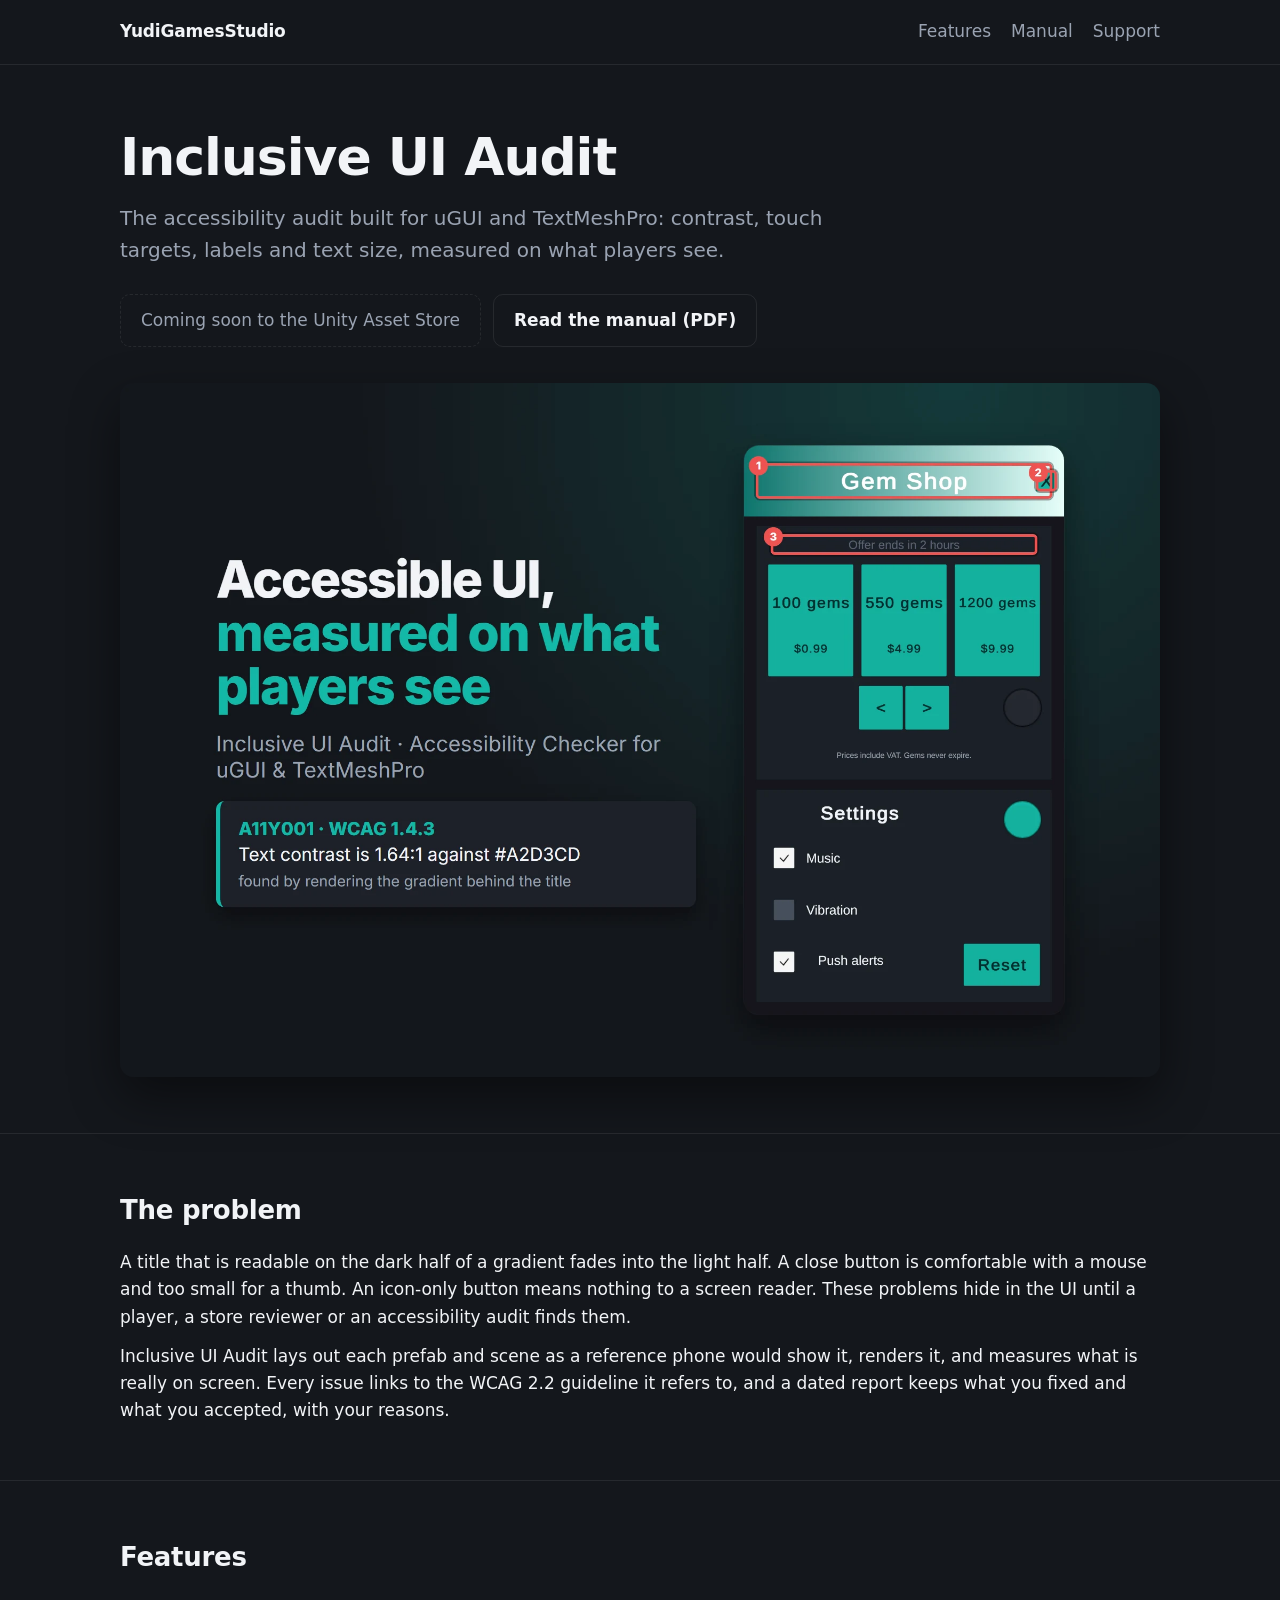
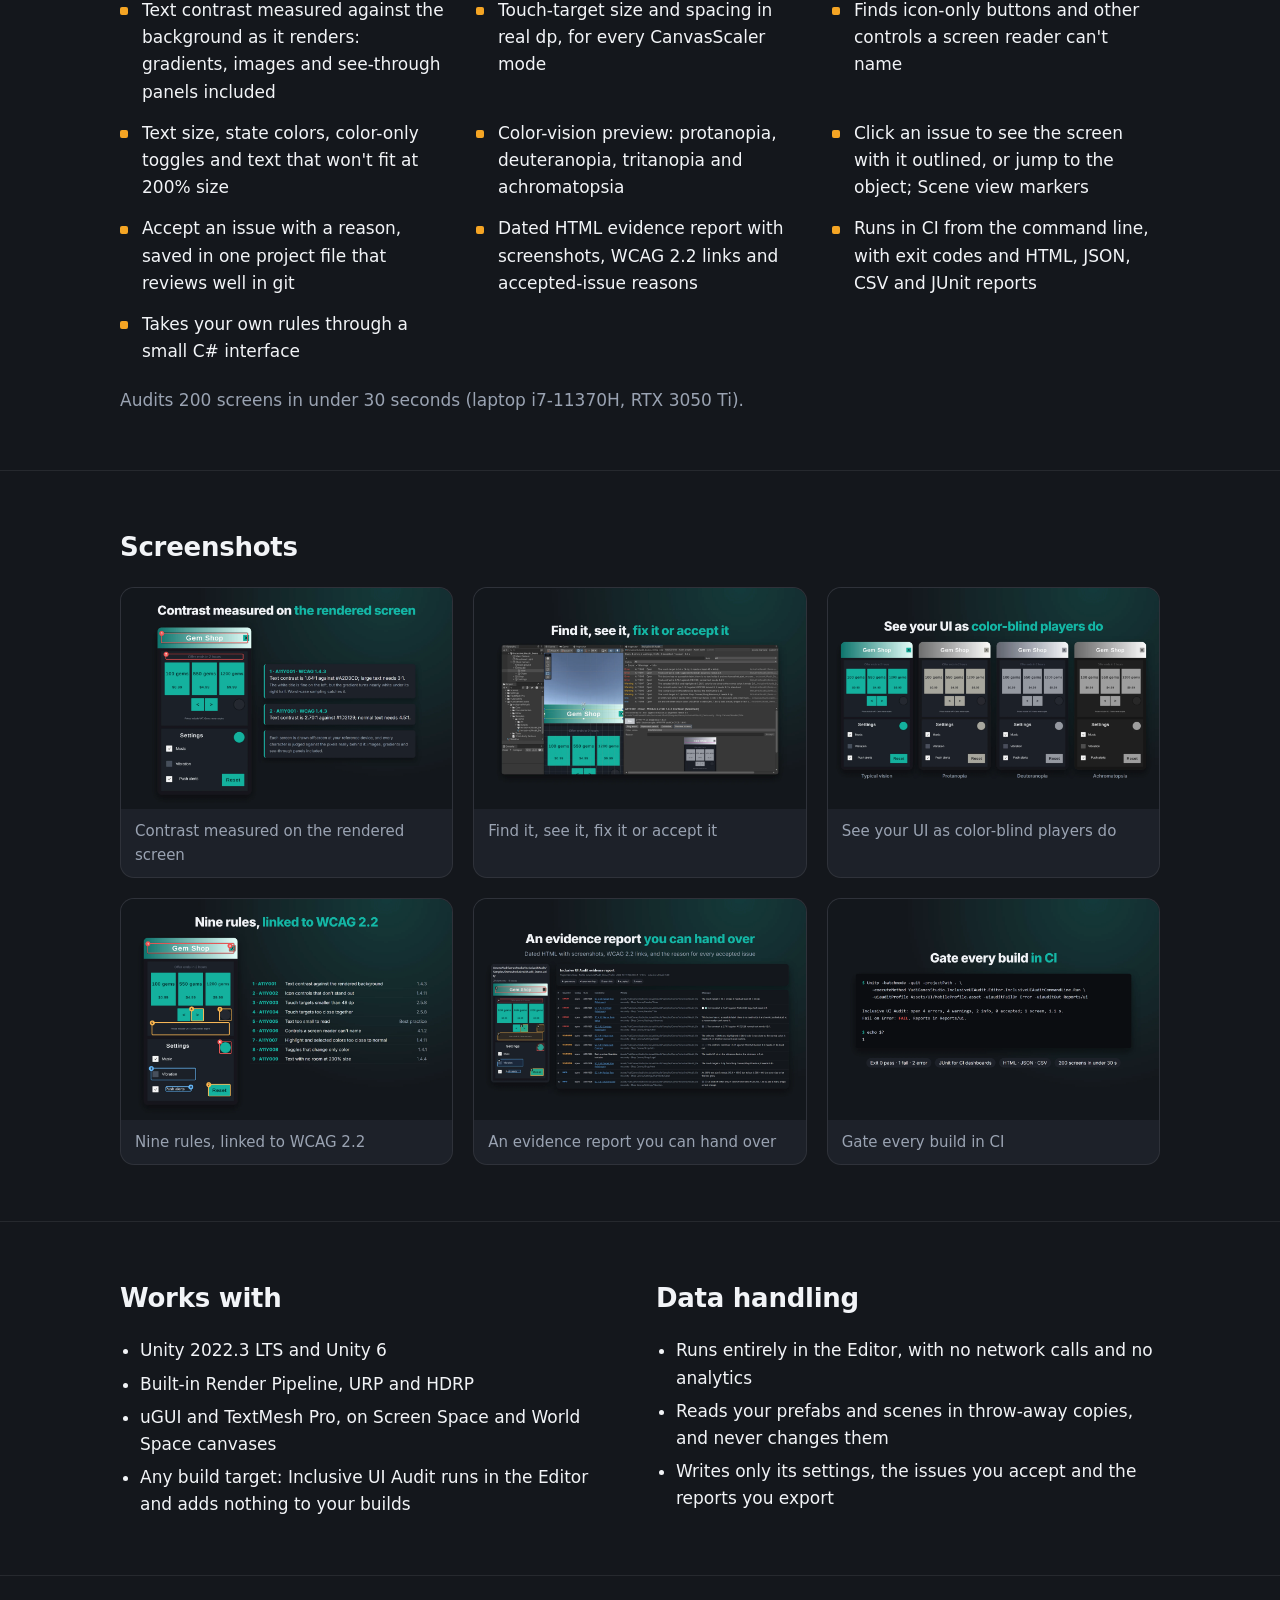
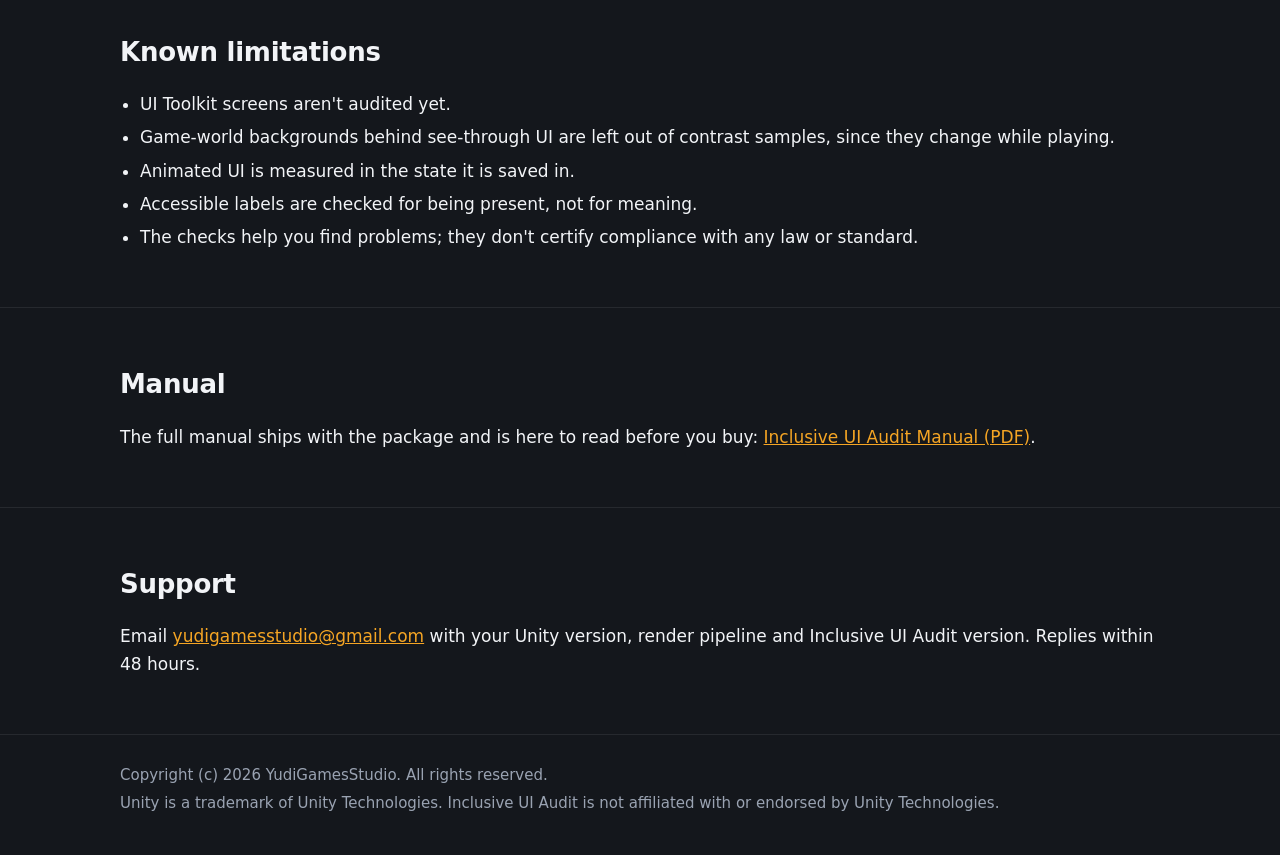
==== inclusive-ui-audit/index.html @ 3d1bc79d "Add the Inclusive UI Audit product page with its images, manual and support, and its card on the hom" ====
<!doctype html>
<html lang="en">
<head>
  <meta charset="utf-8">
  <meta name="viewport" content="width=device-width, initial-scale=1">
  <title>Inclusive UI Audit · YudiGamesStudio</title>
  <meta name="description" content="Inclusive UI Audit for Unity: the accessibility audit built for uGUI and TextMeshPro. Contrast, touch targets, labels and text size, measured on what players see.">
  <link rel="icon" href="images/icon.png">
  <link rel="stylesheet" href="../style.css">
</head>
<body>
  <header class="site">
    <div class="wrap">
      <a class="brand" href="../">YudiGamesStudio</a>
      <nav><a href="#features">Features</a><a href="#docs">Manual</a><a href="#support">Support</a></nav>
    </div>
  </header>

  <main>
    <section class="hero">
      <div class="wrap">
        <h1>Inclusive UI Audit</h1>
        <p class="lead">The accessibility audit built for uGUI and TextMeshPro: contrast, touch targets, labels and text
          size, measured on what players see.</p>
        <div class="buttons">
          <span class="badge">Coming soon to the Unity Asset Store</span>
          <a class="button ghost" href="InclusiveUIAudit-Manual.pdf">Read the manual (PDF)</a>
        </div>
        <img class="cover" src="images/cover.webp" width="1950" height="1300" alt="Inclusive UI Audit: a shop screen with its title, close button and offer text outlined as accessibility issues">
      </div>
    </section>

    <section>
      <div class="wrap">
        <h2>The problem</h2>
        <p>A title that is readable on the dark half of a gradient fades into the light half. A close button is
          comfortable with a mouse and too small for a thumb. An icon-only button means nothing to a screen reader.
          These problems hide in the UI until a player, a store reviewer or an accessibility audit finds them.</p>
        <p>Inclusive UI Audit lays out each prefab and scene as a reference phone would show it, renders it, and measures
          what is really on screen. Every issue links to the WCAG 2.2 guideline it refers to, and a dated report keeps
          what you fixed and what you accepted, with your reasons.</p>
      </div>
    </section>

    <section id="features">
      <div class="wrap">
        <h2>Features</h2>
        <ul class="features">
          <li>Text contrast measured against the background as it renders: gradients, images and see-through panels included</li>
          <li>Touch-target size and spacing in real dp, for every CanvasScaler mode</li>
          <li>Finds icon-only buttons and other controls a screen reader can't name</li>
          <li>Text size, state colors, color-only toggles and text that won't fit at 200% size</li>
          <li>Color-vision preview: protanopia, deuteranopia, tritanopia and achromatopsia</li>
          <li>Click an issue to see the screen with it outlined, or jump to the object; Scene view markers</li>
          <li>Accept an issue with a reason, saved in one project file that reviews well in git</li>
          <li>Dated HTML evidence report with screenshots, WCAG 2.2 links and accepted-issue reasons</li>
          <li>Runs in CI from the command line, with exit codes and HTML, JSON, CSV and JUnit reports</li>
          <li>Takes your own rules through a small C# interface</li>
        </ul>
        <p class="muted" style="margin-top: 22px">Audits 200 screens in under 30 seconds (laptop i7-11370H, RTX 3050 Ti).</p>
      </div>
    </section>

    <section>
      <div class="wrap">
        <h2>Screenshots</h2>
        <div class="gallery">
          <figure><a href="images/screenshot-1.webp"><img src="images/screenshot-1.webp" width="2400" height="1600" loading="lazy" alt="Contrast measured on the rendered screen, with the gradient title and faint offer text outlined"></a><figcaption>Contrast measured on the rendered screen</figcaption></figure>
          <figure><a href="images/screenshot-2.webp"><img src="images/screenshot-2.webp" width="2400" height="1600" loading="lazy" alt="The Inclusive UI Audit window listing the demo issues, with the title contrast issue selected and previewed with deuteranopia"></a><figcaption>Find it, see it, fix it or accept it</figcaption></figure>
          <figure><a href="images/screenshot-3.webp"><img src="images/screenshot-3.webp" width="2400" height="1600" loading="lazy" alt="The demo screen with typical vision, protanopia, deuteranopia and achromatopsia"></a><figcaption>See your UI as color-blind players do</figcaption></figure>
          <figure><a href="images/screenshot-4.webp"><img src="images/screenshot-4.webp" width="2400" height="1600" loading="lazy" alt="The nine rules on one screen, each with its WCAG guideline"></a><figcaption>Nine rules, linked to WCAG 2.2</figcaption></figure>
          <figure><a href="images/screenshot-5.webp"><img src="images/screenshot-5.webp" width="2400" height="1600" loading="lazy" alt="The HTML evidence report with the screen and its issue table"></a><figcaption>An evidence report you can hand over</figcaption></figure>
          <figure><a href="images/screenshot-6.webp"><img src="images/screenshot-6.webp" width="2400" height="1600" loading="lazy" alt="A CI run failing on the audit's exit code"></a><figcaption>Gate every build in CI</figcaption></figure>
        </div>
      </div>
    </section>

    <section>
      <div class="wrap columns">
        <div>
          <h2>Works with</h2>
          <ul class="plain">
            <li>Unity 2022.3 LTS and Unity 6</li>
            <li>Built-in Render Pipeline, URP and HDRP</li>
            <li>uGUI and TextMesh Pro, on Screen Space and World Space canvases</li>
            <li>Any build target: Inclusive UI Audit runs in the Editor and adds nothing to your builds</li>
          </ul>
        </div>
        <div>
          <h2>Data handling</h2>
          <ul class="plain">
            <li>Runs entirely in the Editor, with no network calls and no analytics</li>
            <li>Reads your prefabs and scenes in throw-away copies, and never changes them</li>
            <li>Writes only its settings, the issues you accept and the reports you export</li>
          </ul>
        </div>
      </div>
    </section>

    <section>
      <div class="wrap">
        <h2>Known limitations</h2>
        <ul class="plain">
          <li>UI Toolkit screens aren't audited yet.</li>
          <li>Game-world backgrounds behind see-through UI are left out of contrast samples, since they change while playing.</li>
          <li>Animated UI is measured in the state it is saved in.</li>
          <li>Accessible labels are checked for being present, not for meaning.</li>
          <li>The checks help you find problems; they don't certify compliance with any law or standard.</li>
        </ul>
      </div>
    </section>

    <section id="docs">
      <div class="wrap">
        <h2>Manual</h2>
        <p>The full manual ships with the package and is here to read before you buy:
          <a href="InclusiveUIAudit-Manual.pdf">Inclusive UI Audit Manual (PDF)</a>.</p>
      </div>
    </section>

    <section id="support">
      <div class="wrap">
        <h2>Support</h2>
        <p>Email <a href="mailto:yudigamesstudio@gmail.com?subject=Inclusive%20UI%20Audit">yudigamesstudio@gmail.com</a>
          with your Unity version, render pipeline and Inclusive UI Audit version. Replies within 48 hours.</p>
      </div>
    </section>
  </main>

  <footer class="site">
    <div class="wrap">
      <p>Copyright (c) 2026 YudiGamesStudio. All rights reserved.</p>
      <p>Unity is a trademark of Unity Technologies. Inclusive UI Audit is not affiliated with or endorsed by Unity Technologies.</p>
    </div>
  </footer>
</body>
</html>
---- style.css ----
/* Copyright (c) 2026 YudiGamesStudio. All rights reserved. */
:root {
  --bg: #14171C;
  --surface: #1D2129;
  --line: rgba(255, 255, 255, 0.08);
  --text: #F2F4F7;
  --muted: #9AA3B2;
  --accent: #F5A524;
  --radius: 14px;
}

* { box-sizing: border-box; margin: 0; padding: 0; }

html { color-scheme: dark; }

body {
  background: var(--bg);
  color: var(--text);
  font: 17px/1.6 system-ui, -apple-system, "Segoe UI", Roboto, sans-serif;
}

a { color: var(--accent); }
img { max-width: 100%; height: auto; display: block; }

.wrap { max-width: 1080px; margin: 0 auto; padding: 0 20px; }

header.site { border-bottom: 1px solid var(--line); }
header.site .wrap { display: flex; align-items: center; justify-content: space-between; gap: 16px; height: 64px; }
header.site a.brand { color: var(--text); font-weight: 800; text-decoration: none; letter-spacing: -0.01em; }
header.site nav { display: flex; gap: 20px; }
header.site nav a { color: var(--muted); text-decoration: none; }
header.site nav a:hover { color: var(--text); }

section { padding: 56px 0; }
section + section { border-top: 1px solid var(--line); }

h1 { font-size: clamp(32px, 6vw, 52px); line-height: 1.1; letter-spacing: -0.02em; font-weight: 800; }
h2 { font-size: 26px; letter-spacing: -0.01em; margin-bottom: 18px; }
h3 { font-size: 18px; margin-bottom: 6px; }
p + p { margin-top: 12px; }

.lead { font-size: 20px; color: var(--muted); margin-top: 16px; max-width: 720px; }
.muted { color: var(--muted); }
.accent { color: var(--accent); }

.hero { padding-top: 64px; }
.hero .cover { margin-top: 36px; border-radius: var(--radius); box-shadow: 0 20px 50px rgba(0, 0, 0, 0.45); }

.buttons { display: flex; flex-wrap: wrap; gap: 12px; margin-top: 28px; }
.button {
  display: inline-block; padding: 12px 20px; border-radius: 10px;
  background: var(--accent); color: var(--bg); font-weight: 700; text-decoration: none;
}
.button.ghost { background: transparent; color: var(--text); border: 1px solid var(--line); }
.badge { display: inline-block; padding: 12px 20px; border-radius: 10px; border: 1px dashed var(--line); color: var(--muted); }

.cards { display: grid; grid-template-columns: repeat(auto-fill, minmax(300px, 1fr)); gap: 20px; }
.card {
  display: block; background: var(--surface); border: 1px solid var(--line); border-radius: var(--radius);
  overflow: hidden; color: var(--text); text-decoration: none;
}
.card .body { padding: 18px 20px 22px; }
.card:hover { border-color: var(--accent); }
.card.soon { display: flex; align-items: center; justify-content: center; min-height: 200px; color: var(--muted); }

ul.features { list-style: none; display: grid; grid-template-columns: repeat(auto-fill, minmax(300px, 1fr)); gap: 14px 28px; }
ul.features li { padding-left: 22px; position: relative; }
ul.features li::before { content: ""; position: absolute; left: 0; top: 0.6em; width: 8px; height: 8px; border-radius: 2px; background: var(--accent); }

ul.plain { padding-left: 20px; }
ul.plain li + li { margin-top: 6px; }

.gallery { display: grid; grid-template-columns: repeat(auto-fill, minmax(320px, 1fr)); gap: 20px; }
.gallery figure { background: var(--surface); border-radius: var(--radius); overflow: hidden; border: 1px solid var(--line); }
.gallery a { display: block; }
.gallery figcaption { padding: 10px 14px; color: var(--muted); font-size: 15px; }

.columns { display: grid; grid-template-columns: repeat(auto-fit, minmax(280px, 1fr)); gap: 32px; }

footer.site { border-top: 1px solid var(--line); padding: 28px 0 40px; color: var(--muted); font-size: 15px; }
footer.site p + p { margin-top: 4px; }

@media (max-width: 480px) {
  header.site nav { gap: 14px; font-size: 15px; }
}
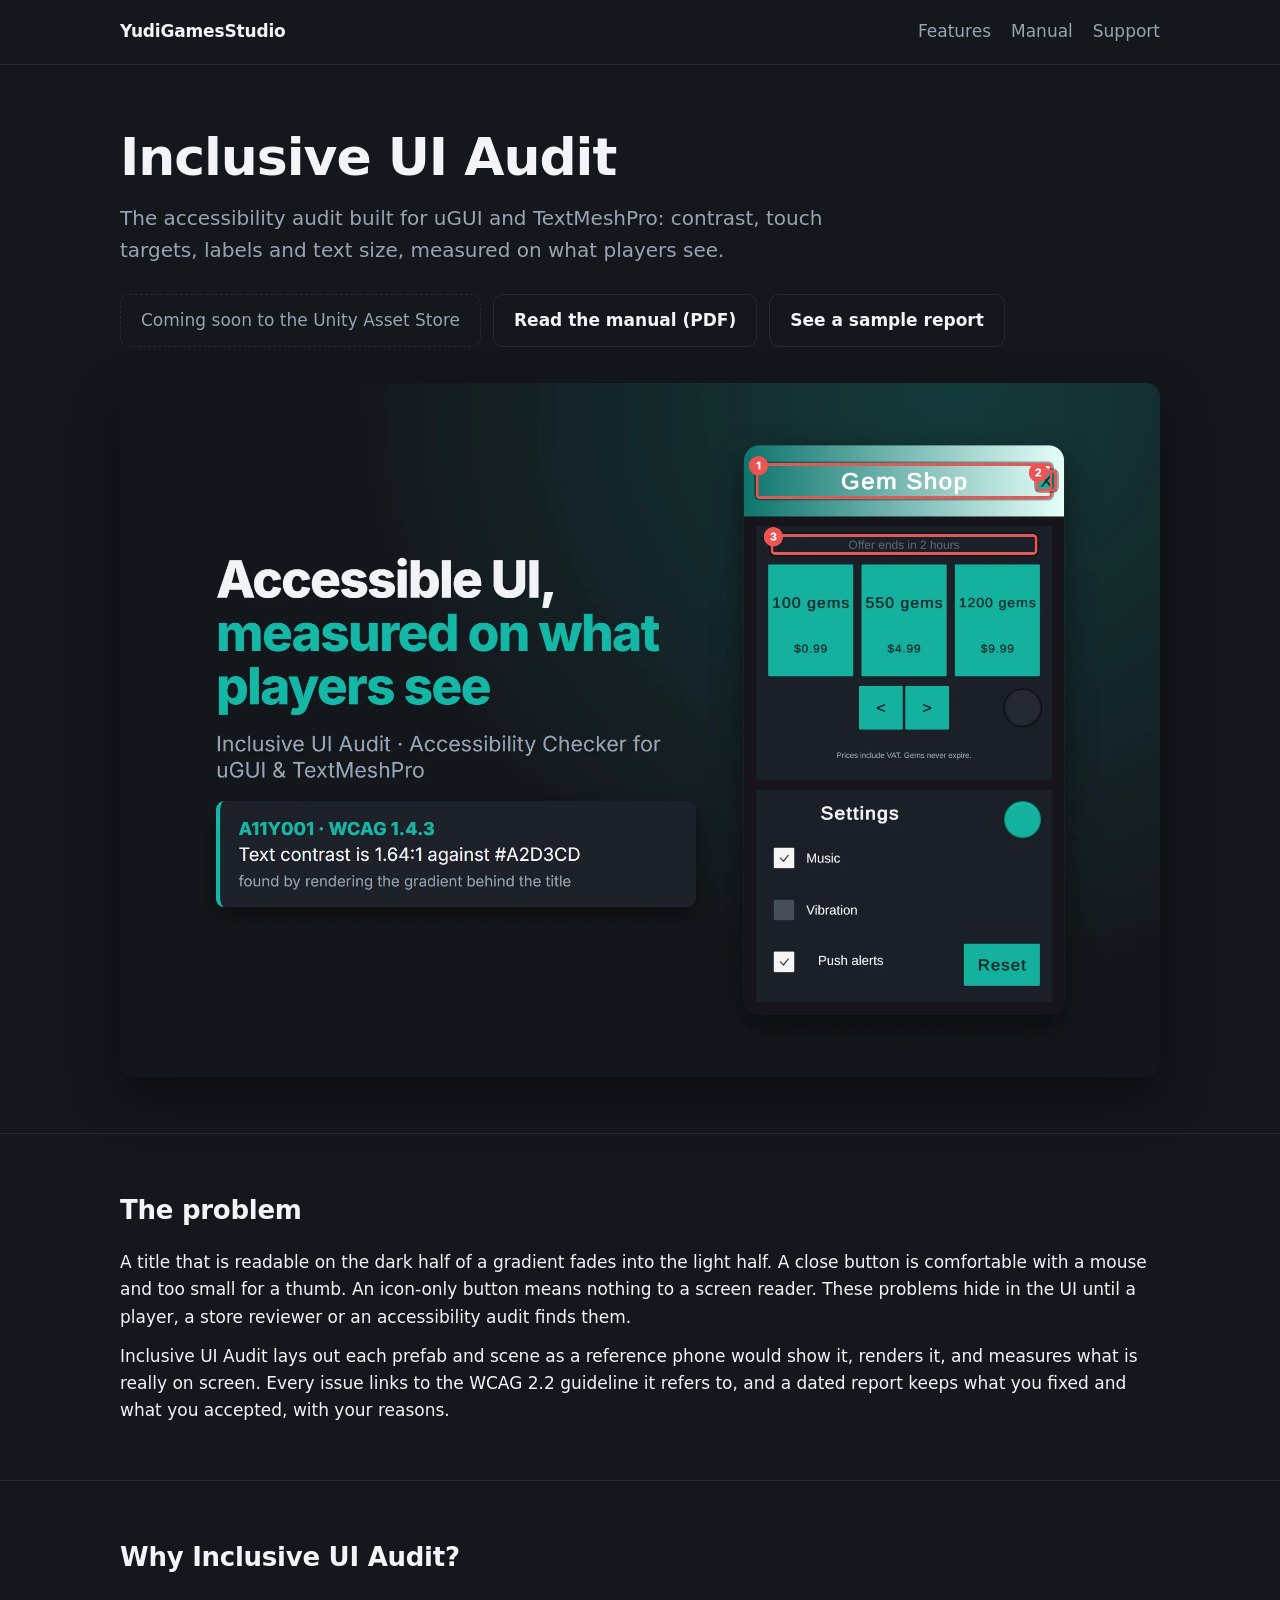
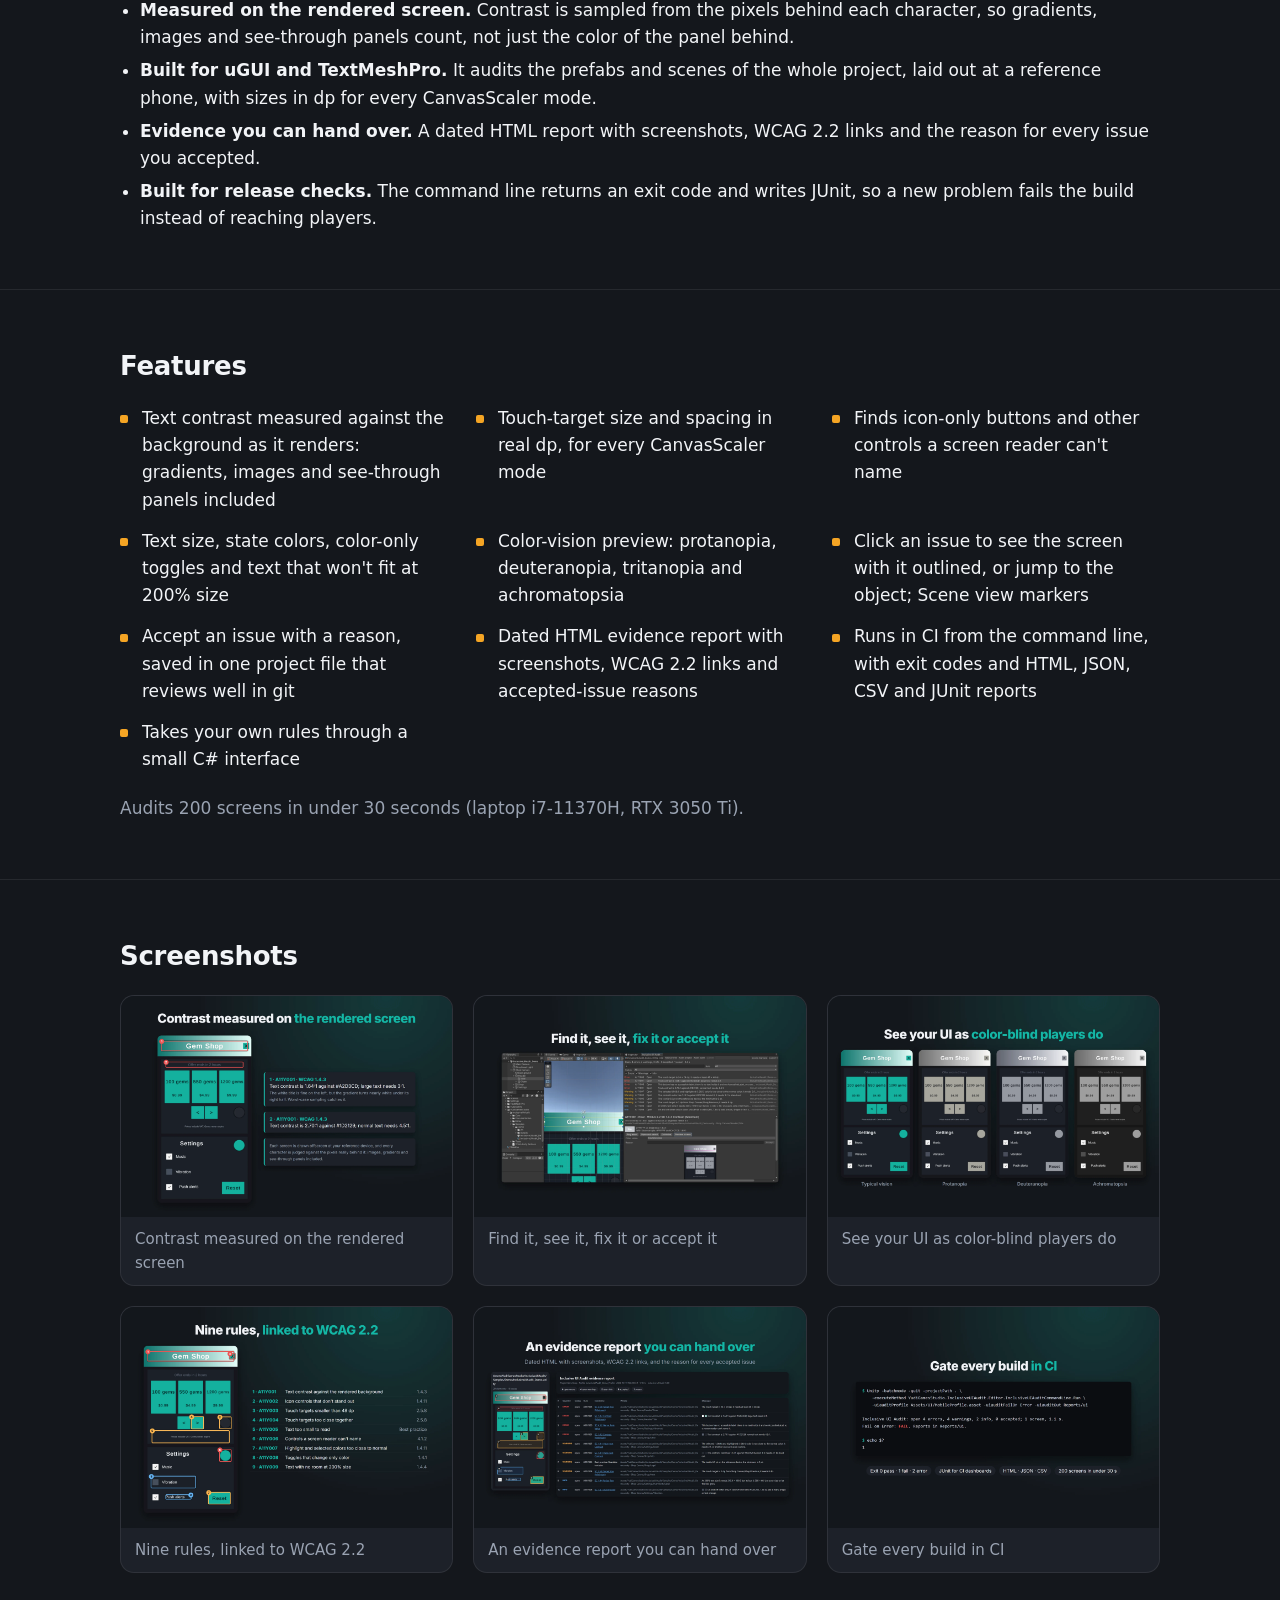
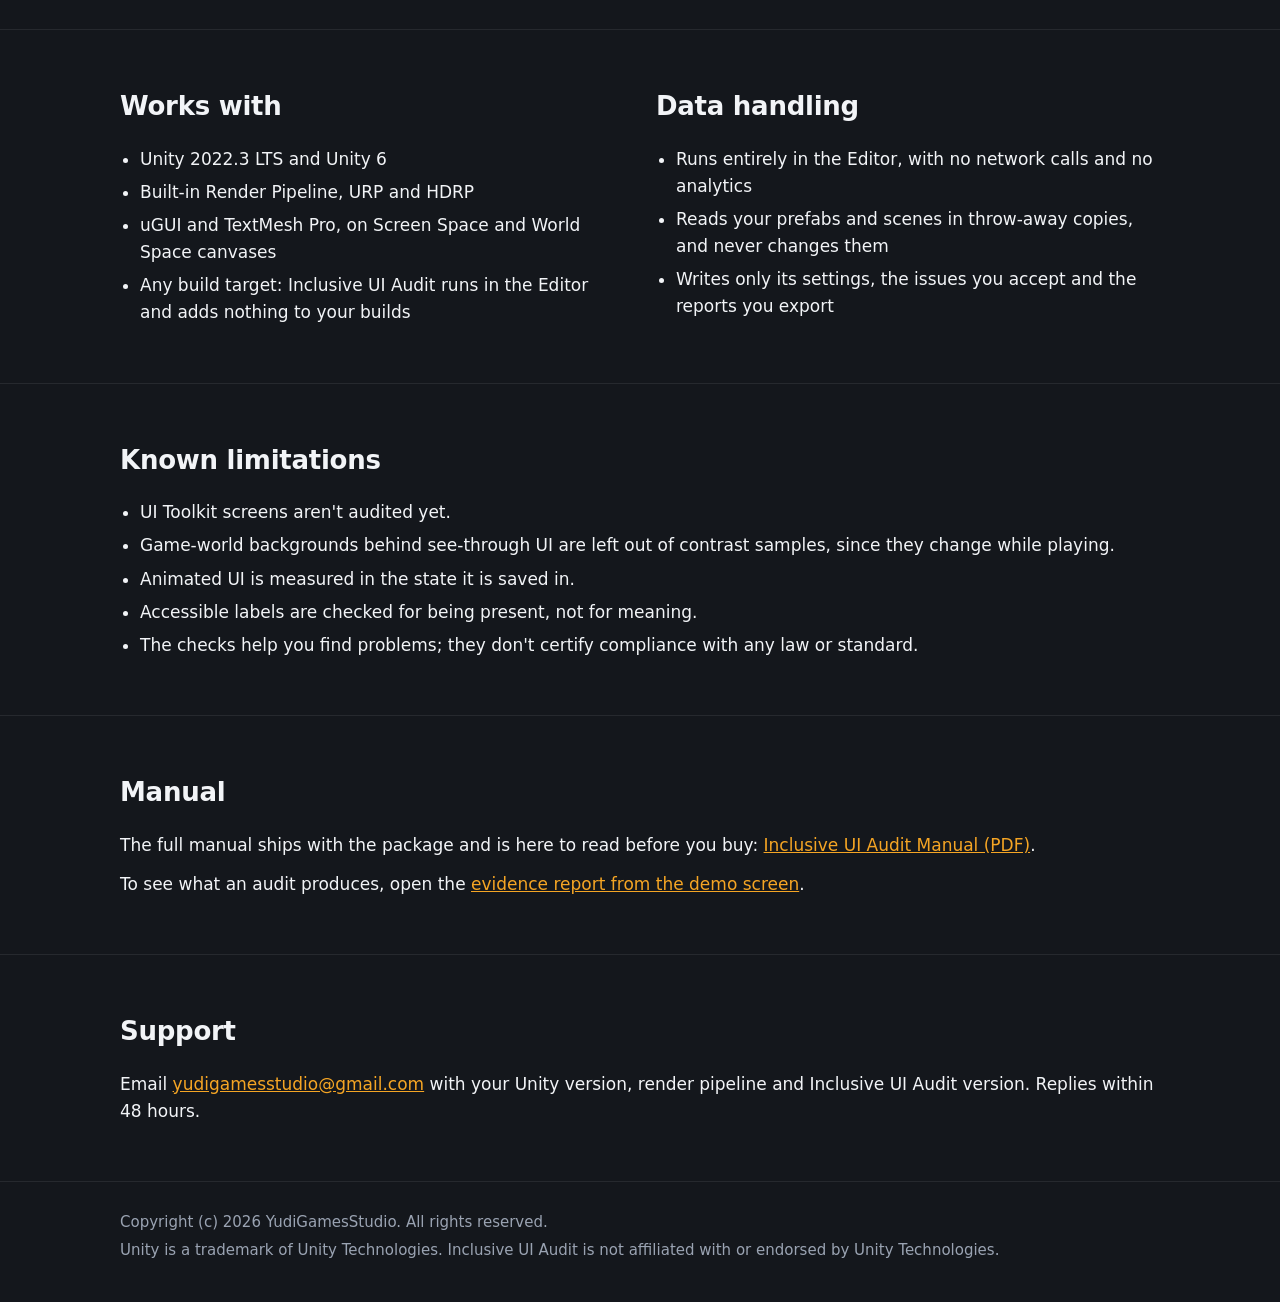
==== commit e6ed5c88: "Product pages: a Why section and a sample report from each demo; the home page pitches the tools onl" ====
--- a/inclusive-ui-audit/index.html
+++ b/inclusive-ui-audit/index.html
@@ -25,6 +25,7 @@
         <div class="buttons">
           <span class="badge">Coming soon to the Unity Asset Store</span>
           <a class="button ghost" href="InclusiveUIAudit-Manual.pdf">Read the manual (PDF)</a>
+          <a class="button ghost" href="sample-report.html">See a sample report</a>
         </div>
         <img class="cover" src="images/cover.webp" width="1950" height="1300" alt="Inclusive UI Audit: a shop screen with its title, close button and offer text outlined as accessibility issues">
       </div>
@@ -39,6 +40,22 @@
         <p>Inclusive UI Audit lays out each prefab and scene as a reference phone would show it, renders it, and measures
           what is really on screen. Every issue links to the WCAG 2.2 guideline it refers to, and a dated report keeps
           what you fixed and what you accepted, with your reasons.</p>
+      </div>
+    </section>
+
+    <section>
+      <div class="wrap">
+        <h2>Why Inclusive UI Audit?</h2>
+        <ul class="plain">
+          <li><strong>Measured on the rendered screen.</strong> Contrast is sampled from the pixels behind each character,
+            so gradients, images and see-through panels count, not just the color of the panel behind.</li>
+          <li><strong>Built for uGUI and TextMeshPro.</strong> It audits the prefabs and scenes of the whole project, laid
+            out at a reference phone, with sizes in dp for every CanvasScaler mode.</li>
+          <li><strong>Evidence you can hand over.</strong> A dated HTML report with screenshots, WCAG 2.2 links and the
+            reason for every issue you accepted.</li>
+          <li><strong>Built for release checks.</strong> The command line returns an exit code and writes JUnit, so a new
+            problem fails the build instead of reaching players.</li>
+        </ul>
       </div>
     </section>
 
@@ -115,6 +132,7 @@
         <h2>Manual</h2>
         <p>The full manual ships with the package and is here to read before you buy:
           <a href="InclusiveUIAudit-Manual.pdf">Inclusive UI Audit Manual (PDF)</a>.</p>
+        <p>To see what an audit produces, open the <a href="sample-report.html">evidence report from the demo screen</a>.</p>
       </div>
     </section>
 
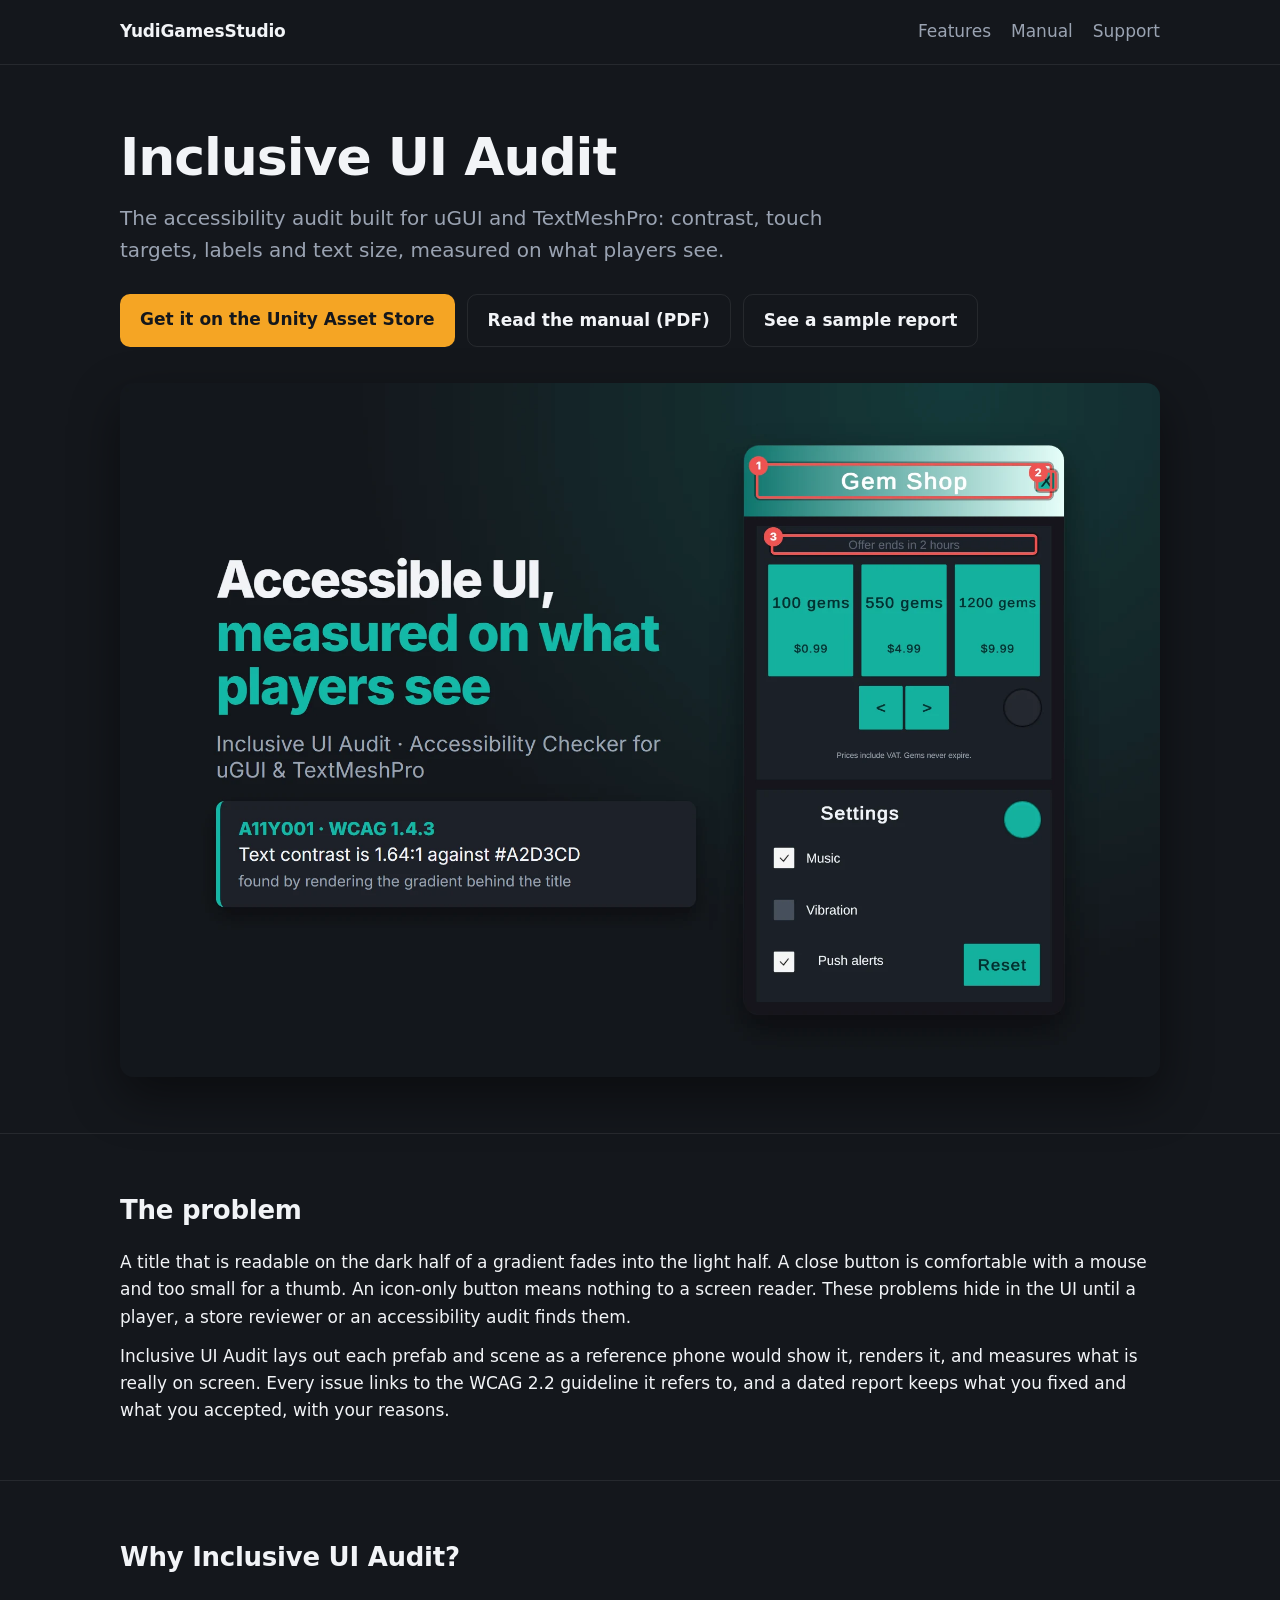
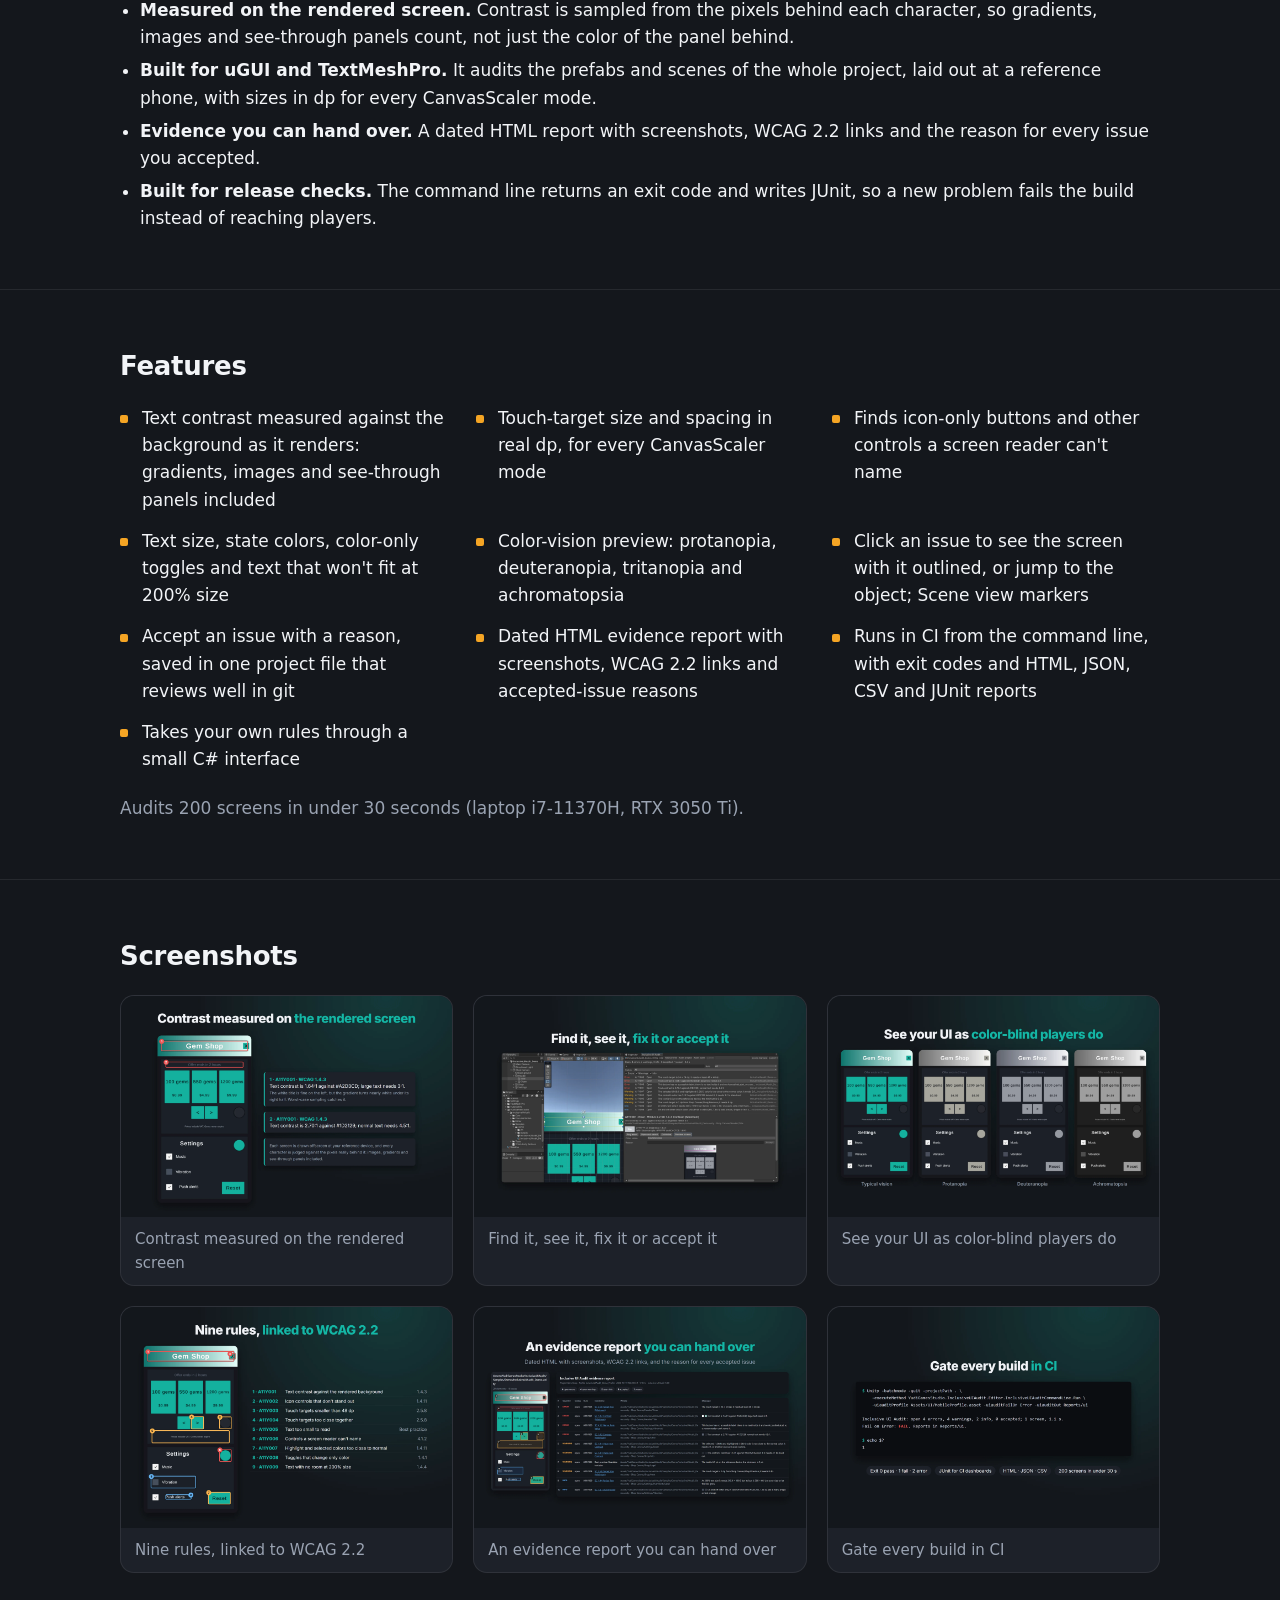
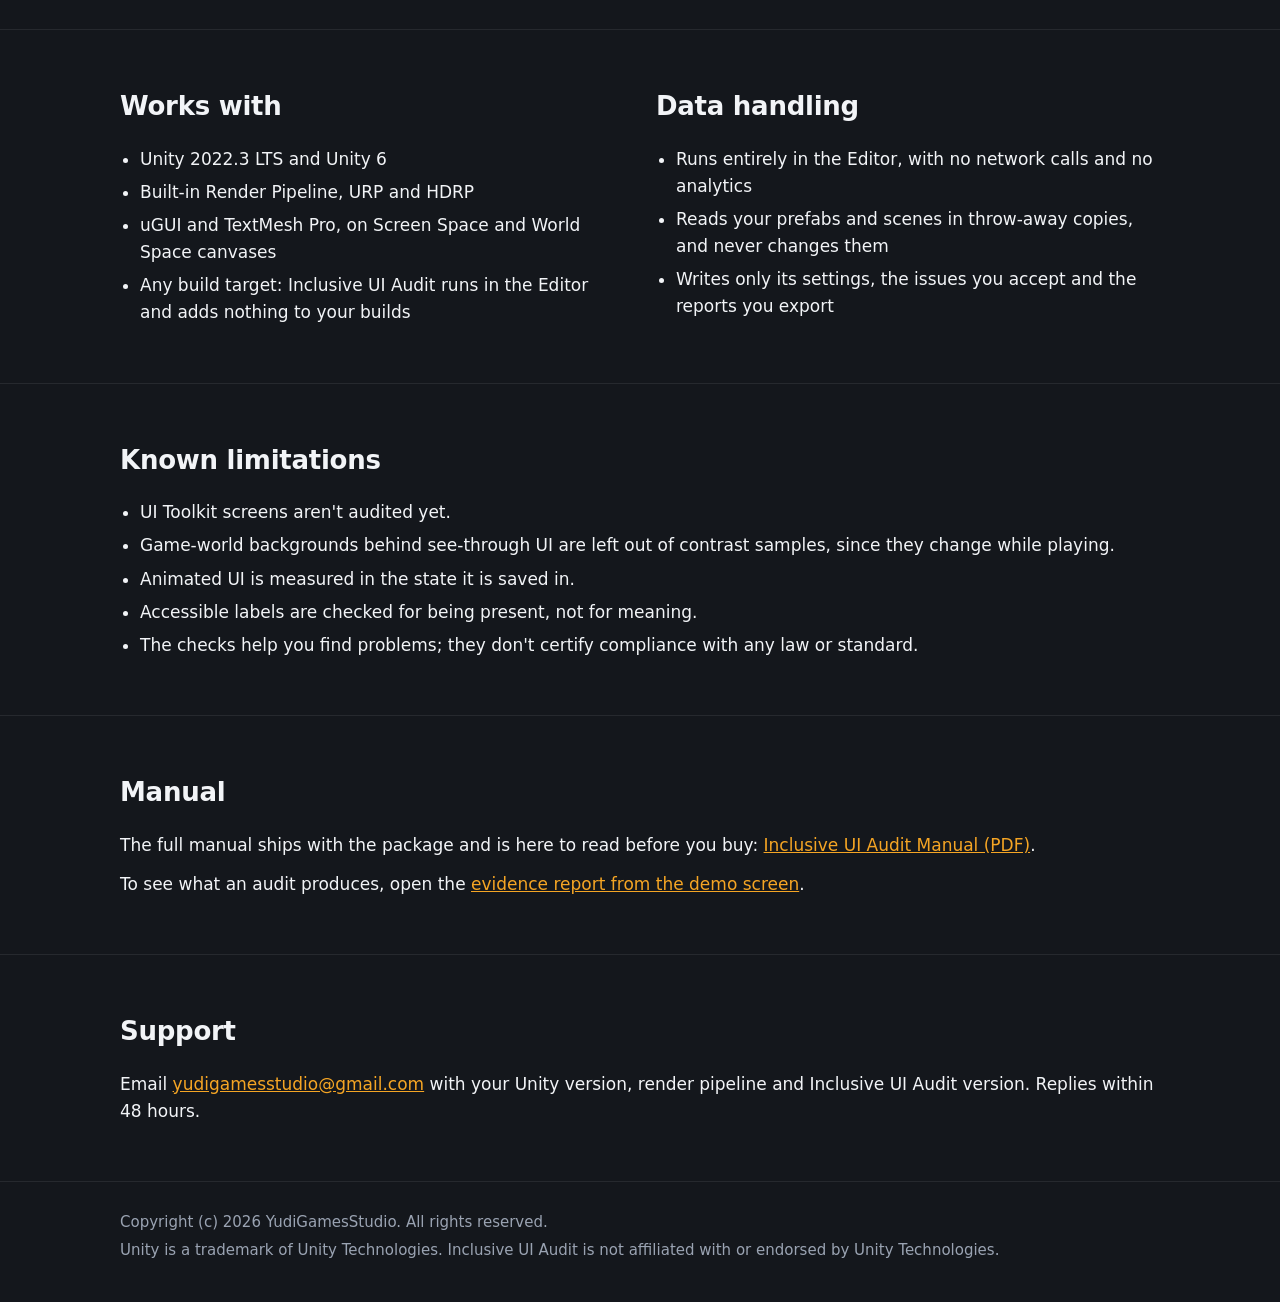
==== commit 26efe61e: "Both tools are on the Unity Asset Store: the Coming soon badges become store links (LocQA u3d.as/4eD" ====
--- a/inclusive-ui-audit/index.html
+++ b/inclusive-ui-audit/index.html
@@ -23,7 +23,7 @@
         <p class="lead">The accessibility audit built for uGUI and TextMeshPro: contrast, touch targets, labels and text
           size, measured on what players see.</p>
         <div class="buttons">
-          <span class="badge">Coming soon to the Unity Asset Store</span>
+          <a class="button" href="https://u3d.as/4eNo">Get it on the Unity Asset Store</a>
           <a class="button ghost" href="InclusiveUIAudit-Manual.pdf">Read the manual (PDF)</a>
           <a class="button ghost" href="sample-report.html">See a sample report</a>
         </div>
